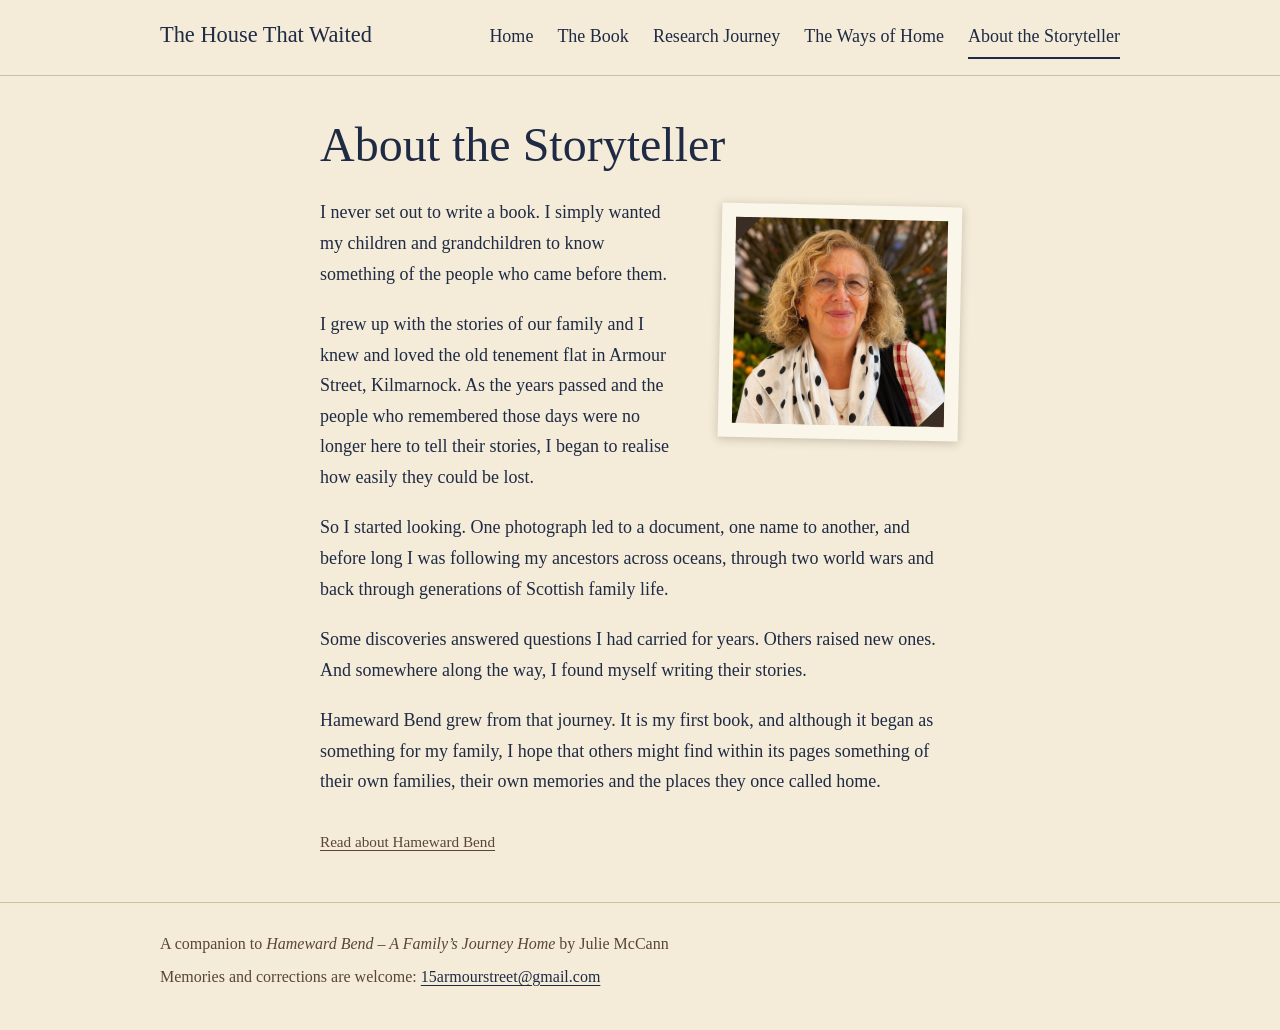
==== about-the-storyteller/index.html @ e01318c3 "Merge From the Scullery and Threads into The Ways of Home One page: Julie's introduction, From the S" ====
<!DOCTYPE html>
<html lang="en-AU">
<head>
  <meta charset="utf-8">
  <meta name="viewport" content="width=device-width, initial-scale=1">
  <meta name="robots" content="noindex, nofollow">
  <!-- EDIT HERE: page title and description (shown in browser tabs and link previews) -->
  <title>About the Storyteller | The House That Waited</title>
  <meta name="description" content="About Julie McCann, author of Hameward Bend – A Family’s Journey Home.">
  <link rel="stylesheet" href="../css/styles.css">
  <script src="../js/main.js" defer></script>
</head>
<body id="top" data-page="about">
  <a class="skip-link" href="#main">Skip to main content</a>

  <!-- Shared header and nav: keep identical on every page. Only list pages that exist. -->
  <header class="site-header">
    <div class="container header-inner">
      <a class="brand" href="../">The House That Waited</a>
      <nav class="site-nav" aria-label="Main">
        <ul class="nav-list">
          <li><a href="../">Home</a></li>
          <li><a href="../the-book/">The Book</a></li>
          <li><a href="../research-journey/">Research Journey</a></li>
          <li><a href="../the-ways-of-home/">The Ways of Home</a></li>
          <li><a href="../about-the-storyteller/" aria-current="page">About the Storyteller</a></li>
        </ul>
      </nav>
    </div>
  </header>

  <main id="main" tabindex="-1">

    <div class="container chapter about">
      <h1 id="about-title">About the Storyteller</h1>

      <!-- EDIT HERE: portrait (677x660). Alt text describes what is visible. -->
      <!-- Julie confirmed Nov 3: the warm portrait is the one she wants. -->
      <figure class="about-photo">
        <div class="photo-frame photo-frame-img">
          <img src="../assets/images/storyteller/julie-portrait.jpg" alt="Julie McCann, smiling, with curly fair hair and glasses, wearing a white scarf with black polka dots." width="1000" height="971">
        </div>
      </figure>

      <!-- EDIT HERE: Julie's own words, first person -->
      <div class="about-text">
        <p>I never set out to write a book. I simply wanted my children and grandchildren to know something of the people who came before them.</p>
        <p>I grew up with the stories of our family and I knew and loved the old tenement flat in Armour Street, Kilmarnock. As the years passed and the people who remembered those days were no longer here to tell their stories, I began to realise how easily they could be lost.</p>
        <p>So I started looking. One photograph led to a document, one name to another, and before long I was following my ancestors across oceans, through two world wars and back through generations of Scottish family life.</p>
        <p>Some discoveries answered questions I had carried for years. Others raised new ones. And somewhere along the way, I found myself writing their stories.</p>
        <p>Hameward Bend grew from that journey. It is my first book, and although it began as something for my family, I hope that others might find within its pages something of their own families, their own memories and the places they once called home.</p>
      </div>

      <!-- EDIT HERE: link back to the book -->
      <p class="about-end"><a href="../the-book/">Read about Hameward Bend</a></p>
    </div>
  </main>

  <!-- Shared footer: keep identical on every page. -->
  <!-- [ footer wording — Julie to confirm ] -->
  <footer class="site-footer">
    <div class="container">
      <p>A companion to <em>Hameward Bend – A Family’s Journey Home</em> by Julie McCann</p>
      <p>Memories and corrections are welcome: <a href="mailto:15armourstreet@gmail.com">15armourstreet@gmail.com</a></p>
    </div>
  </footer>
</body>
</html>
---- css/styles.css ----
/* ==========================================================================
   1. DESIGN TOKENS: every colour and font on the site is set here.
      Change a value below and the whole site follows.
      Direction: "Photograph Album" (warm parchment, sepia, navy lettering).
   ========================================================================== */

:root {
  /* ---- Fonts (system serif stack: no downloads, works offline) ---- */
  --font-display: Georgia, "Times New Roman", serif; /* headings */
  --font-body: Georgia, "Times New Roman", serif;    /* reading text */

  /* ---- Palette ---- */
  --color-bg: #f4ecd8;           /* page background: parchment */
  --color-surface: #fbf6ea;      /* cards, photo mats */
  --color-surface-alt: #ebe1c9;  /* alternate band */
  --color-text: #1f2a44;         /* body text: navy */
  --color-text-muted: #5a4632;   /* secondary text: sepia brown */
  --color-heading: #1f2a44;
  --color-link: #1f2a44;
  --color-line: #cdbf9f;         /* borders and dividers */
  --color-rule: #b9a984;         /* fine rule between major sections: muted sepia */
  --color-photo: #e2d6bd;        /* inside the photo frame */
  --color-corner: #3a2e24;       /* photo corners */
  --color-focus: #8a3b12;        /* keyboard focus ring */

  /* ---- Layout ---- */
  --width-page: 64rem;
  --width-reading: 40rem;
  --gutter: 1.25rem;
}

/* ==========================================================================
   2. BASE
   ========================================================================== */

*, *::before, *::after { box-sizing: border-box; }

html {
  -webkit-text-size-adjust: 100%;
  scroll-padding-top: 1.5rem; /* headings land with space above them after a jump */
}

body {
  margin: 0;
  background: var(--color-bg);
  color: var(--color-text);
  font-family: var(--font-body);
  font-size: 1.125rem;
  line-height: 1.65;
}

h1, h2, h3, h4 {
  text-wrap: balance; /* even line lengths; ignored by older browsers */
  font-family: var(--font-display);
  color: var(--color-heading);
  font-weight: normal;
  line-height: 1.2;
  margin: 0 0 0.6em;
}

h1 { font-size: 2.25rem; }
h2 { font-size: 1.75rem; }
h3 { font-size: 1.3rem; }

p { margin: 0 0 1em; }

a { color: var(--color-link); text-underline-offset: 0.2em; }

:focus-visible {
  outline: 3px solid var(--color-focus);
  outline-offset: 3px;
}

#main:focus { outline: none; }

.container {
  width: 100%;
  max-width: var(--width-page);
  margin: 0 auto;
  padding: 0 var(--gutter);
}

.skip-link {
  position: absolute;
  left: var(--gutter);
  top: -4rem;
  z-index: 10;
  padding: 0.6rem 1rem;
  background: var(--color-text);
  color: var(--color-bg);
}
.skip-link:focus { top: 0.5rem; }

/* ==========================================================================
   3. HEADER AND FOOTER
   ========================================================================== */

.site-header { border-bottom: 1px solid var(--color-line); }

.header-inner {
  display: flex;
  flex-wrap: wrap;
  align-items: baseline;
  justify-content: space-between;
  gap: 0.5rem 1.5rem;
  padding-top: 1rem;
  padding-bottom: 1rem;
}

.brand {
  font-family: var(--font-display);
  font-size: 1.4rem;
  text-decoration: none;
}

.nav-list {
  display: flex;
  flex-wrap: wrap;
  gap: 0.25rem 1.5rem;
  margin: 0;
  padding: 0;
  list-style: none;
}

.nav-list a {
  display: inline-block;
  padding: 0.35rem 0;
  text-decoration: none;
  border-bottom: 2px solid transparent;
}
.nav-list a:hover { border-bottom-color: var(--color-line); }
.nav-list a[aria-current="page"] { border-bottom-color: var(--color-text); }

.site-footer {
  margin-top: 3rem;
  padding: 1.75rem 0 2.5rem;
  border-top: 1px solid var(--color-line);
  color: var(--color-text-muted);
  font-size: 1rem;
}
.site-footer p { margin: 0; }
.site-footer p + p { margin-top: 0.4rem; }
.site-footer a { overflow-wrap: anywhere; }

/* ==========================================================================
   4. HOME
   ========================================================================== */

.hero { padding: 2.5rem 0 3rem; }

.hero-inner { display: grid; gap: 1.75rem; }

.hero-subtitle {
  text-wrap: balance;
  font-size: 1.25rem;
  font-style: italic;
  color: var(--color-text-muted);
}

.epigraph { margin: 1.75rem 0; padding-left: 1.1rem; border-left: 3px solid var(--color-line); }
.epigraph blockquote { margin: 0; }
.epigraph p { margin: 0 0 0.35rem; font-style: italic; font-size: 1.2rem; }
.epigraph figcaption { color: var(--color-text-muted); font-size: 1rem; }

/* Set well apart from the quotation above; no bottom margin so it sits near the divider below */
.welcome { max-width: 32rem; margin: 3rem 0 0; }

/* Photo frame: parchment mat, photo corners */
.hero-photo { margin: 0; }

.photo-frame {
  position: relative;
  display: grid;
  place-items: center;
  aspect-ratio: 4 / 3;
  padding: 1rem;
  text-align: center;
  background: var(--color-photo);
  border: 0.9rem solid var(--color-surface);
  box-shadow: 0 2px 10px rgba(58, 46, 36, 0.25);
  transform: rotate(1.2deg);
}

/* With a real photograph inside: the picture sets the shape, so nothing is cropped */
.photo-frame-img { display: block; aspect-ratio: auto; padding: 0; }
.photo-frame-img img { display: block; width: 100%; height: auto; }

.photo-frame::before,
.photo-frame::after {
  content: "";
  position: absolute;
  width: 1.6rem;
  height: 1.6rem;
  background: var(--color-corner);
}
.photo-frame::before { top: 0; left: 0; clip-path: polygon(0 0, 100% 0, 0 100%); }
.photo-frame::after { bottom: 0; right: 0; clip-path: polygon(100% 0, 100% 100%, 0 100%); }

.house { padding: 0 0 4rem; }
.house-body {
  max-width: var(--width-reading);
  padding-top: 3.5rem;
  border-top: 1px solid var(--color-rule);
}

.doors {
  padding: 2.5rem 0 3rem;
  background: var(--color-surface-alt);
}

.door-grid {
  display: grid;
  gap: 1rem;
  margin: 0;
  padding: 0;
  list-style: none;
}

.door {
  position: relative;
  padding: 1.25rem 1.25rem 1rem;
  background: var(--color-surface);
  border: 1px solid var(--color-line);
}
.door h3 { margin-bottom: 0.3rem; }
.door-status { margin: 0; color: var(--color-text-muted); font-size: 1rem; }
.door-soon h3 { color: var(--color-text-muted); }

/* Whole card is the link target */
.door-live a { text-decoration: none; }
.door-live a::after { content: ""; position: absolute; inset: 0; }
.door-live:hover { border-color: var(--color-text); }
.door-live:focus-within { outline: 3px solid var(--color-focus); outline-offset: 3px; }
.door-live a:focus-visible { outline: none; }

/* ==========================================================================
   5. THE BOOK
   ========================================================================== */

.book-head { padding: 2.5rem 0 1.5rem; }
.book-head-inner { display: grid; gap: 2rem; }

.byline { font-size: 1.2rem; color: var(--color-text-muted); }
.where-to-buy { margin-bottom: 0; color: var(--color-text-muted); }

.book-cover { margin: 0; }
.book-cover img {
  display: block;
  width: 100%;
  max-width: 16rem;
  height: auto;
}

.reading { max-width: calc(var(--width-reading) + 2 * var(--gutter)); }
.reading section { margin-top: 2.5rem; }
.reading section + section {
  padding-top: 2.5rem;
  border-top: 1px solid var(--color-rule);
}

.parts {
  margin: 0;
  padding: 0;
  list-style: none;
}

.part {
  margin-bottom: 1.5rem;
  padding: 0 0 0.5rem 1.1rem;
  border-left: 3px solid var(--color-line);
}
.part h3 { font-size: 1.2rem; }
.part-number { margin-right: 0.15em; color: var(--color-text-muted); }

/* Jump links ("On this page"): a small heading and one quiet, wrapping row of links (no box) */
.jump { padding: 0 0 0.5rem; }
.jump .container {
  max-width: calc(var(--width-reading) + 2 * var(--gutter));
}
.jump-title {
  margin: 0 0 0.2rem;
  color: var(--color-text-muted);
  font-size: 0.8rem;
  letter-spacing: 0.12em;
  text-transform: uppercase;
}
.jump ul {
  display: flex;
  flex-wrap: wrap;
  margin: 0;
  padding: 0;
  list-style: none;
}
.jump li { margin: 0; font-size: 0.95rem; }
.jump a { display: inline-block; padding: 0.25rem 0; }
/* Separator is generated, with empty alt text so screen readers skip it */
.jump li:not(:last-child)::after {
  content: "·";
  content: "·" / "";
  margin: 0 0.6em;
  color: var(--color-text-muted);
}

/* ==========================================================================
   5b. FROM THE SCULLERY: a quiet, typeset chapter (whitespace, no rules or cards)
   ========================================================================== */

.chapter-head { padding: 2.5rem 0 1rem; }
.chapter { max-width: calc(var(--width-reading) + 2 * var(--gutter)); }
.chapter-head h1 { margin-bottom: 0; }

.scullery-text { padding-top: 1.5rem; }
.scullery-text p { margin-bottom: 1.1em; line-height: 1.7; }
.scullery-text .intro { margin-bottom: 1rem; }

.dish { margin-top: 4rem; }
.dish h3 { margin-bottom: 0.8rem; font-size: 1.5rem; }

/* "Ingredients and method" / "Method": a small label, not a heading */
.scullery-text .recipe-label {
  margin: 1.6rem 0 0.4rem;
  color: var(--color-text-muted);
  font-size: 0.95rem;
  font-variant: small-caps;
  letter-spacing: 0.08em;
}

.scullery-text .closing {
  margin-top: 4.5rem;
  margin-bottom: 0;
  font-style: italic;
  font-size: 1.2rem;
}

.chapter-end {
  display: flex;
  flex-wrap: wrap;
  justify-content: space-between;
  gap: 0.5rem 1.5rem;
  margin-top: 2.5rem;
}
.chapter-end p { margin: 0; font-size: 0.95rem; }
.chapter-end a { color: var(--color-text-muted); }

/* "Related:" line: one quiet line before the Back links */
.related {
  margin: 3rem 0 0;
  color: var(--color-text-muted);
  font-size: 0.95rem;
}
.related a { color: var(--color-text-muted); }
.chapter-wide .related { max-width: var(--width-reading); }
@media (min-width: 48rem) {
  .chapter-wide .related { margin-left: auto; margin-right: auto; }
}

/* "Back to top" links at the end of each section */
.back-to-top { margin: 1.25rem 0 0; font-size: 0.95rem; text-align: right; }
.back-to-top a { color: var(--color-text-muted); }

/* Floating "Back to top" button (added by main.js). Wide screens only: on a
   narrow screen it would cover the text, so the section links do the job. */
.to-top-float {
  display: none;
  position: fixed;
  right: 1rem;
  bottom: 1.25rem;
  z-index: 5;
  padding: 0.5rem 0.8rem;
  background: var(--color-surface);
  color: var(--color-text);
  border: 1px solid var(--color-text-muted);
  font-size: 0.95rem;
  text-decoration: none;
}
.to-top-float:hover { background: var(--color-surface-alt); }

/* ==========================================================================
   5c. FROM THE SCULLERY: the photo pile (loose photographs, each on a cream
       mat with a small tilt; overlap only ever crops edges and corners).
       Plain HTML and CSS: no JavaScript involved.
   ========================================================================== */

/* A pile is a one-cell grid: every photo sits in the same cell and is nudged
   by its own offset, so the pile is always as tall as its lowest photo. */
.pile {
  display: grid;
  grid-template-columns: minmax(0, 1fr);
  width: 100%;
  max-width: 16rem;
  margin: 1.25rem auto 1.75rem;
}

.pile img {
  grid-area: 1 / 1;
  align-self: start;
  display: block;
  width: calc(var(--w, 100%) - 1.2rem);
  height: auto;
  margin: calc(0.6rem + var(--dy, 0rem)) 0.6rem 0.6rem;
  transform: translateX(var(--dx, 0)) rotate(var(--tilt, 0deg));
  /* the mat and its edge are shadows, so the photo itself is never stretched */
  box-shadow:
    0 0 0 0.5rem var(--color-surface),
    0 0 0 calc(0.5rem + 1px) var(--color-line),
    0 3px 10px 0.5rem rgba(58, 46, 36, 0.22);
}

.pile img:nth-child(even) { justify-self: end; }

/* Opening pile: two photographs, side by side, the second a little lower */
.pile-open { max-width: 22rem; }
.pile-open img { --w: 58%; }
.pile-open img:nth-child(2) { --dy: 14%; }

/* Two photographs, the second lower and to the right */
.pile-pair img { --w: 62%; }
.pile-pair img:nth-child(2) { --dy: 46%; }

/* Five biscuit strips fanned like a hand of cards (stage 1 at the back, stage 5
   on top, each about 2.5rem lower), then the baking photograph just overlapping
   the stack's bottom corner */
.pile-stack img:nth-child(n) { justify-self: center; }
.pile-stack img:nth-child(1) { --dy: 0rem; --dx: -0.4rem; }
.pile-stack img:nth-child(2) { --dy: 2.5rem; --dx: 0.4rem; }
.pile-stack img:nth-child(3) { --dy: 5rem; --dx: -0.3rem; }
.pile-stack img:nth-child(4) { --dy: 7.5rem; --dx: 0.4rem; }
.pile-stack img:nth-child(5) { --dy: 10rem; --dx: -0.2rem; }
.pile-stack img:nth-child(6) {
  --w: 72%;
  grid-area: 2 / 1;
  justify-self: end;
  margin-top: -1.1rem;
}

/* Small label under a pile (the same quiet style as the photo credit lines) */
.pile .photo-credit { grid-column: 1; margin: 0.9rem 0.25rem 0; text-align: center; }

/* Developer QA tool (?debug=alt) adds a line after each image; keep it tidy */
.pile .debug-alt { grid-column: 1; position: relative; z-index: 3; }

@media print {
  .pile { break-inside: avoid; }
}

/* 48rem and up: dishes with photos get a side column. The pile floats into
   padding on its own side, so the text stays one column and never wraps under
   it. This page's container is widened to make room (narrow screens: no change). */
@media (min-width: 48rem) {
  .chapter-wide { max-width: calc(var(--width-reading) + 22.5rem + 2 * var(--gutter)); }
  .scullery-text {
    --pile-w: clamp(14rem, 25vw, 20rem);
    --pile-gap: 2.5rem;
  }

  /* Everything without a pile keeps the live reading width and position */
  .scullery-text .intro,
  .scullery-text .pile-open,
  .scullery-text .dish:not(.has-pile),
  .scullery-text .closing,
  .chapter-wide .chapter-end {
    max-width: var(--width-reading);
    margin-left: auto;
    margin-right: auto;
  }
  .scullery-text .pile-open { max-width: 26rem; }

  .has-pile { display: flow-root; }
  .has-pile-right { padding-right: calc(var(--pile-w) + var(--pile-gap)); }
  .has-pile-left { padding-left: calc(var(--pile-w) + var(--pile-gap)); }

  .has-pile .pile {
    width: var(--pile-w);
    max-width: none;
    margin-top: 0.75rem;
    margin-bottom: 1rem;
  }
  .has-pile-right .pile {
    float: right;
    margin-left: 0;
    margin-right: calc(-1 * (var(--pile-w) + var(--pile-gap)));
  }
  .has-pile-left .pile {
    float: left;
    margin-right: 0;
    margin-left: calc(-1 * (var(--pile-w) + var(--pile-gap)));
  }
}

/* ==========================================================================
   5b-2. THE WAYS OF HOME: one page holding From the Scullery, then A Thread
         Through the Generations. Section headings (h2) sit above the dishes
         and the knitting sections (h3).
   ========================================================================== */

.ways-intro { margin: 1.25rem 0 0; font-size: 1.25rem; font-style: italic; line-height: 1.6; }
.ways-heading { margin: 0 0 0.5rem; font-size: 1.9rem; }
.thread-text { margin-top: 6rem; }
.jump ul + ul { margin-top: 0.4rem; }
@media (min-width: 48rem) {
  .ways-heading {
    max-width: var(--width-reading);
    margin-left: auto;
    margin-right: auto;
  }
}

/* ==========================================================================
   5d. A THREAD THROUGH THE GENERATIONS: one column of reading text, with
       photographs on alternating sides. Every photograph sits in the same
       parchment frame as the Home photo and is never cropped: the picture
       sets the frame's shape, portrait or landscape.
   ========================================================================== */

.thread-text { padding-top: 1.5rem; }
.thread-text .lead { margin-bottom: 0; font-size: 1.25rem; font-style: italic; }
.thread-text p { line-height: 1.7; }

.thread-section { margin-top: 4rem; }
.thread-section h3 { margin-bottom: 0.8rem; font-size: 1.5rem; }
.thread-sub { margin-top: 3rem; }
.thread-sub h4 { margin-bottom: 0.5rem; font-size: 1.3rem; }

/* A photograph: centred on narrow screens, modest in size */
.thread-photos { margin: 1.25rem 0 1.5rem; }
.thread-photo { max-width: 16rem; margin: 0 auto; }
.thread-photo + .thread-photo { margin-top: 2.25rem; }
.thread-photo .photo-frame { transform: rotate(1.2deg); }
.thread-photo + .thread-photo .photo-frame,
.thread-pair .thread-photo:nth-child(even) .photo-frame { transform: rotate(-1deg); }
a.photo-frame { color: inherit; }
a.photo-frame:hover { box-shadow: 0 3px 14px rgba(58, 46, 36, 0.4); }

/* Licence credit under the Singer photograph: small, quiet, the one visible line under any photo */
.photo-credit {
  margin: 1.1rem 0.25rem 0;
  color: var(--color-text-muted);
  font-size: 0.85rem;
  line-height: 1.45;
}
.photo-credit a { color: var(--color-text-muted); }

/* Two photographs side by side (they wrap to one under the other on a phone) */
.thread-pair {
  display: flex;
  flex-wrap: wrap;
  align-items: center;
  justify-content: center;
  gap: 2.25rem 2rem;
  margin: 2rem 0 0.5rem;
}
.thread-pair .thread-photo { flex: 1 1 12rem; max-width: 14rem; margin: 0; }
.thread-pair .thread-photo + .thread-photo { margin-top: 0; }

/* The knitting Nancy pair is the heart of the page: the largest photographs */
.thread-pair-large { margin-top: 2.5rem; margin-bottom: 1rem; }
.thread-pair-large .thread-photo { flex-basis: 15rem; max-width: 19rem; }

.chapter-end .back-to-top { margin-left: auto; }

@media (min-width: 48rem) {
  .thread-text {
    --side-w: clamp(13rem, 22vw, 17rem);
    --side-gap: 2.5rem;
  }

  /* Text-only blocks keep the reading width and sit centred, as on From the Scullery */
  .thread-text .lead,
  .thread-plain {
    max-width: var(--width-reading);
    margin-left: auto;
    margin-right: auto;
  }
  .thread-text .lead { margin-bottom: 0; }

  /* A block with a photo on one side: the text stays one column; the photo
     floats into the padding on its own side so text never wraps under it */
  .thread-side { display: flow-root; }
  .thread-side-right { padding-right: calc(var(--side-w) + var(--side-gap)); }
  .thread-side-left { padding-left: calc(var(--side-w) + var(--side-gap)); }

  .thread-side .thread-photos { width: var(--side-w); margin-top: 0.5rem; margin-bottom: 1rem; }
  .thread-side .thread-photo { max-width: none; }
  .thread-side-right .thread-photos {
    float: right;
    margin-left: 0;
    margin-right: calc(-1 * (var(--side-w) + var(--side-gap)));
  }
  .thread-side-left .thread-photos {
    float: left;
    margin-right: 0;
    margin-left: calc(-1 * (var(--side-w) + var(--side-gap)));
  }

  .thread-pair .thread-photo { flex-basis: 13rem; max-width: 15rem; }
  .thread-pair-large .thread-photo { flex-basis: 17rem; max-width: 19rem; }
}

/* Sewing basket under the Singer note: one small photograph, left in the text column (not floated) */
.thread-photos-inline { max-width: 11rem; margin-left: auto; margin-right: auto; }
@media (min-width: 48rem) {
  .thread-side .thread-photos.thread-photos-inline {
    float: none;
    width: 11rem;
    margin: 1.5rem 0 0.5rem;
  }
}

/* ==========================================================================
   5d-2. THE RESEARCH JOURNEY: one reading column. Record images (archive
        scans) are never cropped, rotated or covered: the NRS header is part
        of the image. Credit lines sit directly beneath each one.
   ========================================================================== */

.research-text { padding-top: 1.5rem; }
.research-text p { line-height: 1.7; }
.research-section { margin-top: 4rem; }
.research-section:first-child { margin-top: 0; }
.research-section h2 { margin-bottom: 0.8rem; font-size: 1.5rem; }
.research-section h3 { margin: 2.25rem 0 0.6rem; font-size: 1.2rem; }
.research-section .related { margin: 1.25rem 0 0; }
.research-section h3 + .related { margin: 0 0 0.75rem; }

/* Passages quoted from the book */
.source-quote {
  margin: 0 0 1.25rem;
  padding-left: 1.1rem;
  border-left: 3px solid var(--color-line);
}
.source-quote p { margin-bottom: 0.9em; }
.source-quote p:last-child { margin-bottom: 0; }

/* Text that stands in for a record image not yet available */
.record-note {
  margin: 0 0 1.25rem;
  padding-left: 1.1rem;
  border-left: 3px solid var(--color-line);
  color: var(--color-text-muted);
}
.record-note p { margin-bottom: 0.4em; }
p.record-note { margin-bottom: 1.25rem; }

/* A record image: plain mat, straight, with its corners left uncovered */
.record-figure { margin: 1.75rem 0 2.25rem; }
.record-figure-tall { max-width: 26rem; }
.record-figure-small { max-width: 38rem; }
.photo-frame-record { transform: none; border-width: 0.5rem; }
.photo-frame-record::before,
.photo-frame-record::after { display: none; }
.record-figure .photo-credit { margin-left: 0; margin-right: 0; }

/* Small archive photograph, shown at its natural size (never stretched) */
.source-photo { margin: 1.5rem 0 2rem; }
.source-photo img {
  display: block;
  width: auto;
  max-width: 100%;
  height: auto;
  border: 0.5rem solid var(--color-surface);
  box-shadow: 0 2px 10px rgba(58, 46, 36, 0.25);
}
.source-photo .photo-credit { margin-left: 0; margin-right: 0; }

.research-text .closing-link { margin-top: 2rem; font-style: italic; font-size: 1.1rem; }

/* ==========================================================================
   5e. ABOUT THE STORYTELLER: quiet and personal, one column, one portrait
   ========================================================================== */

.about { padding-top: 2.5rem; }
.about h1 { margin-bottom: 1.5rem; }
.about-photo { max-width: 16rem; margin: 0 auto 2rem; }
.about-text p { line-height: 1.7; margin-bottom: 1.1em; }
.about-end { margin: 2rem 0 0; font-size: 0.95rem; }
.about-end a { color: var(--color-text-muted); }

@media (min-width: 48rem) {
  /* the portrait sits to the right of the text, which wraps beside it */
  .about-photo { float: right; width: 15rem; max-width: none; margin: 0.5rem 0 1.25rem 2.5rem; }
  .about-end { clear: both; }
}

/* ==========================================================================
   6. WIDER SCREENS
   ========================================================================== */

/* Phones: six nav items wrap onto three tidy rows (no menu needed; checked at 360px and 390px) */
@media (max-width: 30rem) {
  .nav-list { gap: 0 1rem; }
  .nav-list a { font-size: 0.95rem; }
}

/* Very narrow phones: keep the long book title to three tidy lines */
@media (max-width: 24rem) {
  h1 { font-size: 2rem; }
}

@media (min-width: 48rem) {
  :root { --gutter: 2rem; }
  h1 { font-size: 3rem; }

  .hero-inner { grid-template-columns: 1.1fr 1fr; align-items: center; gap: 3.5rem; }
  .hero { padding-bottom: 1.25rem; } /* keeps "Welcome hame" close to the divider below it */
  .door-grid { grid-template-columns: repeat(2, 1fr); }
  .book-head-inner { grid-template-columns: 1fr 14rem; align-items: start; gap: 3rem; }
}

/* Wide enough that the reading column leaves clear margins either side */
@media (min-width: 52rem) {
  .to-top-float:not([hidden]) { display: block; }
}

@media (min-width: 64rem) {
  .door-grid { grid-template-columns: repeat(4, 1fr); }
}

/* ==========================================================================
   7. MOTION: only when the visitor hasn't asked for less
   ========================================================================== */

@media (prefers-reduced-motion: no-preference) {
  html { scroll-behavior: smooth; }
  .door { transition: border-color 0.2s ease; }
  .nav-list a { transition: border-color 0.2s ease; }
}

/* ==========================================================================
   8. DEVELOPER QA TOOLS (?debug=alt, ?debug=headings): hidden otherwise
   ========================================================================== */

.debug-alt {
  display: block;
  margin-top: 0.4rem;
  padding: 0.25rem 0.5rem;
  background: #000;
  color: #fff;
  font: 12px/1.4 ui-monospace, Consolas, monospace;
}

.debug-headings {
  padding: 0.75rem 1rem;
  background: #000;
  color: #fff;
  font: 13px/1.5 ui-monospace, Consolas, monospace;
}
.debug-title { margin: 0 0 0.5rem; font-weight: bold; }
.debug-row { white-space: pre-wrap; }
.debug-bad { color: #ff8080; }
.debug-alt.debug-bad { background: #7a0000; color: #fff; }
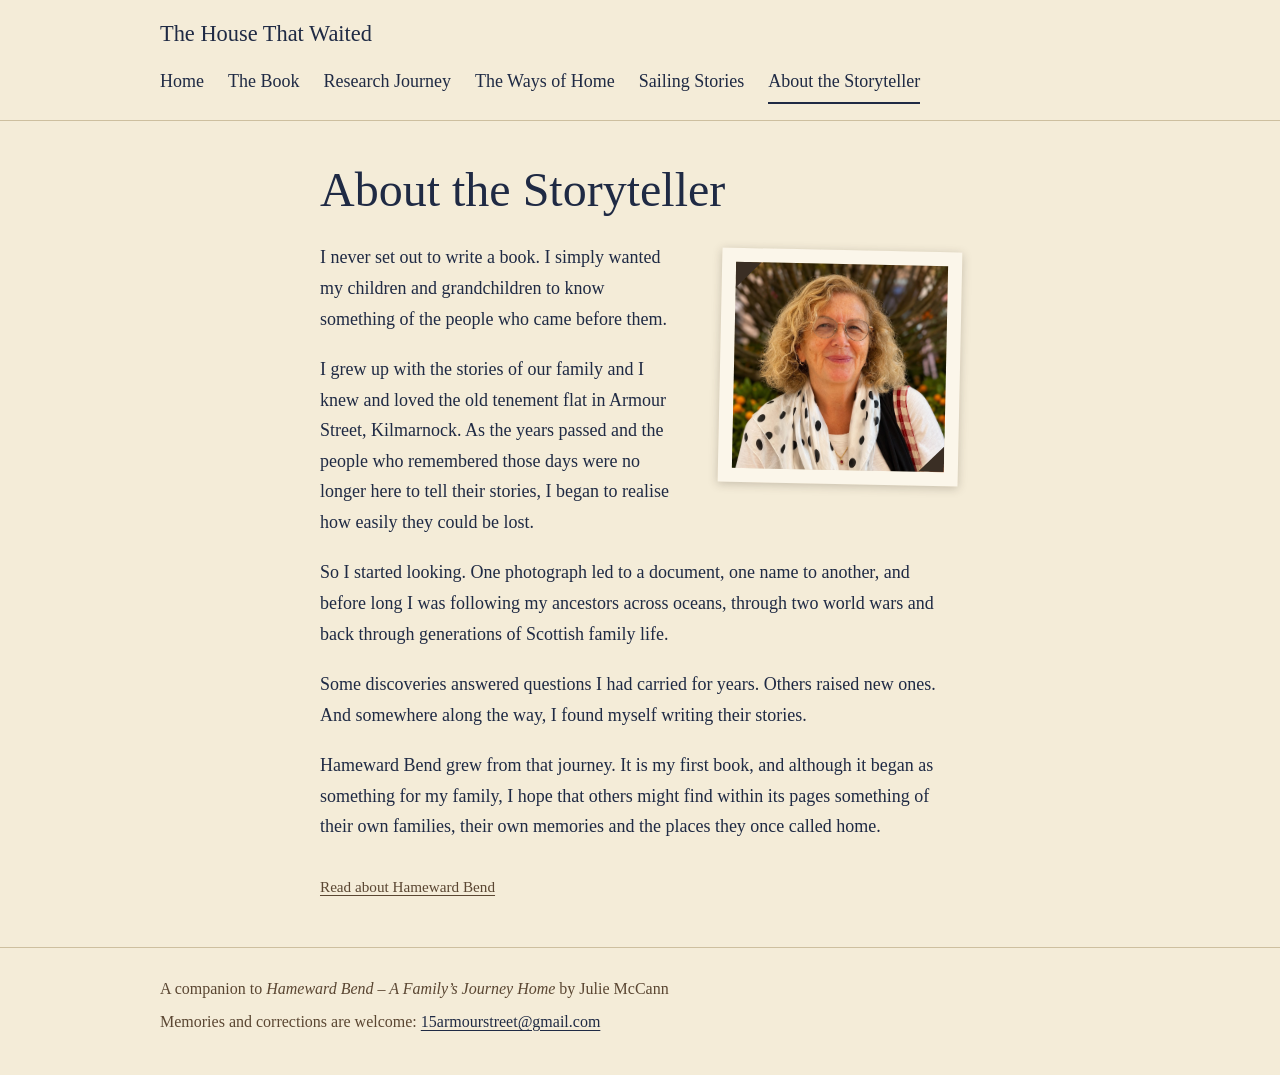
==== commit 071a3eb2: "Add Sailing Stories page with The Sailor and the Artist Julie's text and two images (colourised Carr" ====
--- a/about-the-storyteller/index.html
+++ b/about-the-storyteller/index.html
@@ -23,6 +23,7 @@
           <li><a href="../the-book/">The Book</a></li>
           <li><a href="../research-journey/">Research Journey</a></li>
           <li><a href="../the-ways-of-home/">The Ways of Home</a></li>
+          <li><a href="../sailing-stories/">Sailing Stories</a></li>
           <li><a href="../about-the-storyteller/" aria-current="page">About the Storyteller</a></li>
         </ul>
       </nav>
--- a/css/styles.css
+++ b/css/styles.css
@@ -661,6 +661,7 @@
 }
 .source-photo .photo-credit { margin-left: 0; margin-right: 0; }
 
+.research-text .story-subtitle { margin: -0.25rem 0 1.5rem; font-size: 1.15rem; }
 .research-text .closing-link { margin-top: 2rem; font-style: italic; font-size: 1.1rem; }
 
 /* ==========================================================================
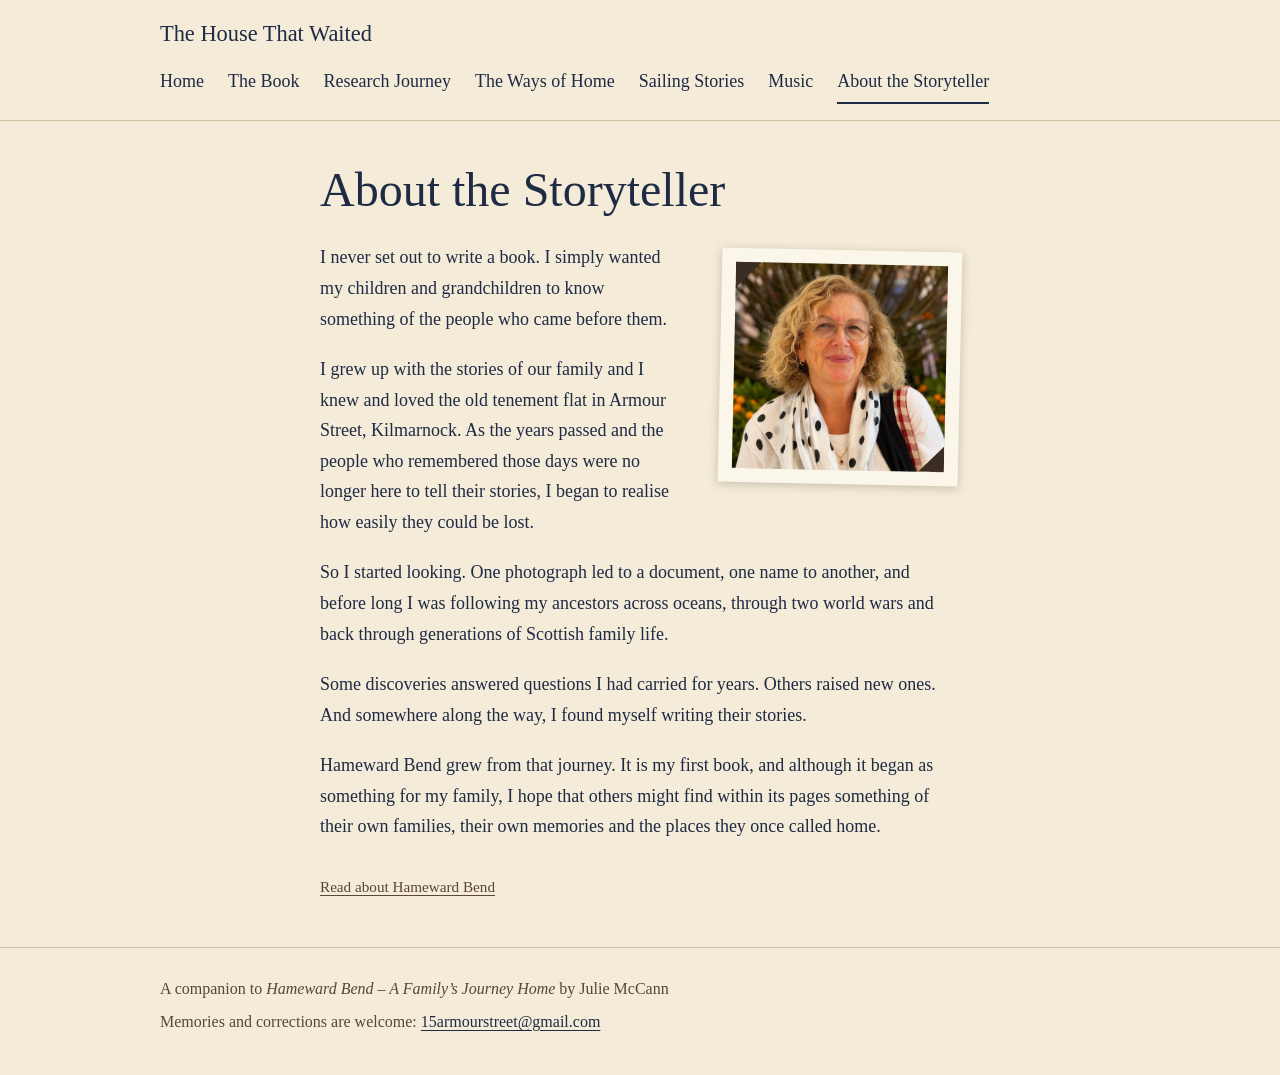
==== commit 35179a89: "Task 7: add Music page with YouTube playlist embed; 7-item nav on every page; Home door live Co-Auth" ====
--- a/about-the-storyteller/index.html
+++ b/about-the-storyteller/index.html
@@ -24,6 +24,7 @@
           <li><a href="../research-journey/">Research Journey</a></li>
           <li><a href="../the-ways-of-home/">The Ways of Home</a></li>
           <li><a href="../sailing-stories/">Sailing Stories</a></li>
+          <li><a href="../music/">Music</a></li>
           <li><a href="../about-the-storyteller/" aria-current="page">About the Storyteller</a></li>
         </ul>
       </nav>
--- a/css/styles.css
+++ b/css/styles.css
@@ -357,6 +357,10 @@
 /* "Back to top" links at the end of each section */
 .back-to-top { margin: 1.25rem 0 0; font-size: 0.95rem; text-align: right; }
 .back-to-top a { color: var(--color-text-muted); }
+
+/* Per-section "Back to top" link (not .back-to-top: main.js reads that class for the floating button's label) */
+.section-top { margin: 1.25rem 0 0; font-size: 0.95rem; text-align: right; }
+.section-top a { color: var(--color-text-muted); }
 
 /* Floating "Back to top" button (added by main.js). Wide screens only: on a
    narrow screen it would cover the text, so the section links do the job. */
@@ -649,6 +653,24 @@
 .photo-frame-record::after { display: none; }
 .record-figure .photo-credit { margin-left: 0; margin-right: 0; }
 
+/* "Read this as a list": the text version of the family tree (native details/summary, no script) */
+.tree-list { margin-top: 1rem; }
+.tree-list summary {
+  cursor: pointer;
+  font-size: 1rem;
+  color: var(--color-link);
+  text-decoration: underline;
+  text-underline-offset: 0.2em;
+}
+.tree-list summary:focus-visible {
+  outline: 3px solid var(--color-focus);
+  outline-offset: 3px;
+}
+.tree-list[open] summary { margin-bottom: 0.75rem; }
+.tree-list p { margin-bottom: 0.4em; }
+.tree-list ul { margin: 0 0 1.25rem; padding-left: 1.4rem; }
+.tree-list li { margin-bottom: 0.4em; font-size: 1rem; line-height: 1.5; }
+
 /* Small archive photograph, shown at its natural size (never stretched) */
 .source-photo { margin: 1.5rem 0 2rem; }
 .source-photo img {
@@ -748,3 +770,8 @@
 .debug-row { white-space: pre-wrap; }
 .debug-bad { color: #ff8080; }
 .debug-alt.debug-bad { background: #7a0000; color: #fff; }
+
+/* Music page: responsive 16:9 wrapper for the YouTube playlist embed */
+.video-wrap { position: relative; aspect-ratio: 16 / 9; margin: 1.75rem 0 1rem; background: var(--color-surface-alt); border: 1px solid var(--color-line); }
+.video-wrap iframe { position: absolute; inset: 0; width: 100%; height: 100%; border: 0; }
+.research-text .music-note { font-size: 1rem; color: var(--color-text-muted); }
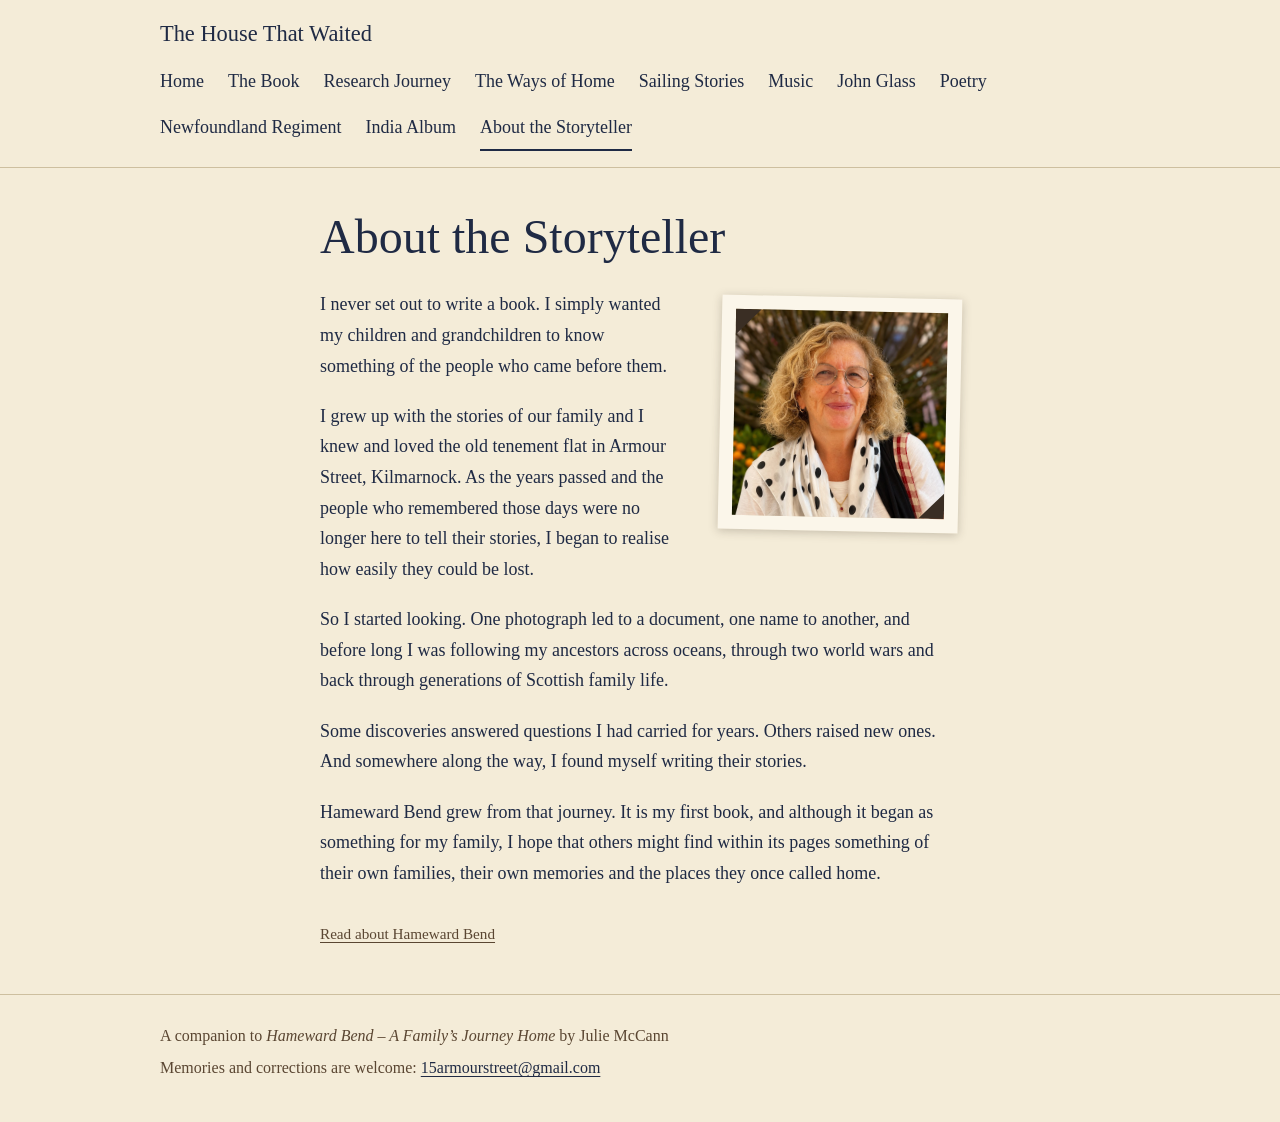
==== commit 4e8ebe1d: "Task 5: Home doors and eleven-item nav for the four new pages (Pass 22) Co-Authored-By: Claude Sonne" ====
--- a/about-the-storyteller/index.html
+++ b/about-the-storyteller/index.html
@@ -8,6 +8,9 @@
   <title>About the Storyteller | The House That Waited</title>
   <meta name="description" content="About Julie McCann, author of Hameward Bend – A Family’s Journey Home.">
   <link rel="stylesheet" href="../css/styles.css">
+  <link rel="icon" href="../favicon.ico" sizes="any">
+  <link rel="icon" type="image/png" sizes="32x32" href="../favicon-32x32.png">
+  <link rel="apple-touch-icon" href="../apple-touch-icon.png">
   <script src="../js/main.js" defer></script>
 </head>
 <body id="top" data-page="about">
@@ -25,6 +28,10 @@
           <li><a href="../the-ways-of-home/">The Ways of Home</a></li>
           <li><a href="../sailing-stories/">Sailing Stories</a></li>
           <li><a href="../music/">Music</a></li>
+          <li><a href="../john-glass/">John Glass</a></li>
+          <li><a href="../poetry/">Poetry</a></li>
+          <li><a href="../newfoundland-regiment/">Newfoundland Regiment</a></li>
+          <li><a href="../india-album/">India Album</a></li>
           <li><a href="../about-the-storyteller/" aria-current="page">About the Storyteller</a></li>
         </ul>
       </nav>
--- a/css/styles.css
+++ b/css/styles.css
@@ -775,3 +775,15 @@
 .video-wrap { position: relative; aspect-ratio: 16 / 9; margin: 1.75rem 0 1rem; background: var(--color-surface-alt); border: 1px solid var(--color-line); }
 .video-wrap iframe { position: absolute; inset: 0; width: 100%; height: 100%; border: 0; }
 .research-text .music-note { font-size: 1rem; color: var(--color-text-muted); }
+
+/* Music page: song lists (no bullets; bold title, one-line description, muted chapter note) */
+.research-text .song-list { margin: 1rem 0 0; padding: 0; list-style: none; }
+.research-text .song-list li { margin: 0 0 1.1rem; }
+.research-text .song-chapter { font-size: 0.9rem; color: var(--color-text-muted); }
+
+/* Visually hidden text: available to screen readers and in the page source, not shown on screen */
+.visually-hidden { position: absolute; width: 1px; height: 1px; margin: -1px; padding: 0; overflow: hidden; clip: rect(0, 0, 0, 0); white-space: nowrap; border: 0; }
+
+/* A row of small photographs that sit side by side and wrap on narrow screens (Newfoundland Regiment, the three medal photographs) */
+.photo-row { display: flex; flex-wrap: wrap; gap: 1rem; align-items: flex-start; margin: 1.5rem 0 0; }
+.photo-row .source-photo { margin: 0; }
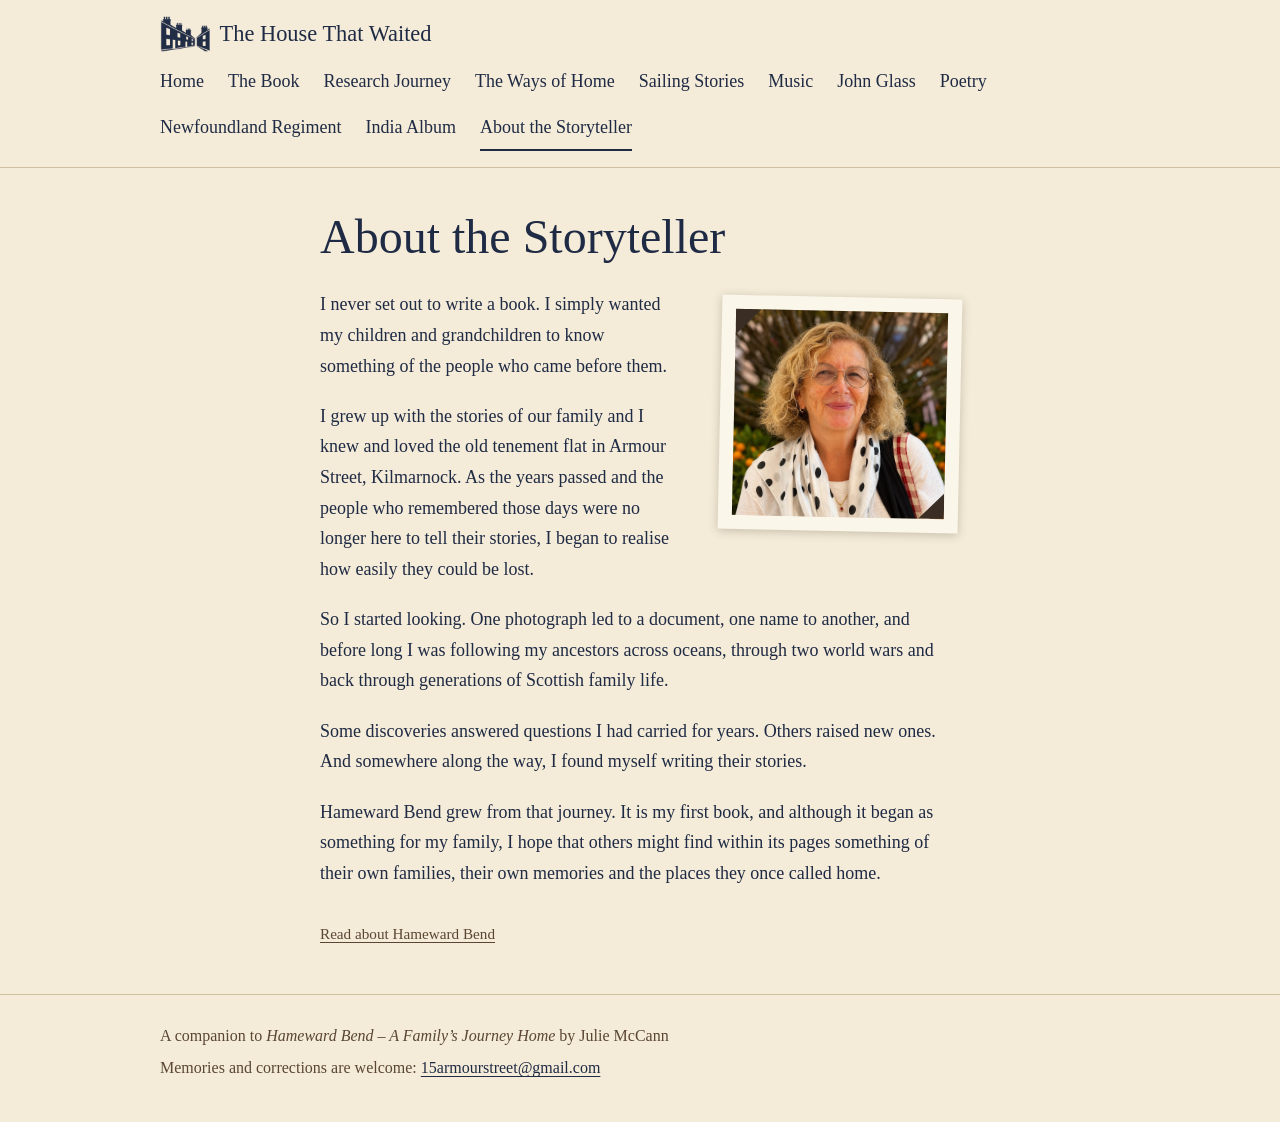
==== commit 62e1e28d: "Pass 23: add Julie's Armour Street logo (navy, metadata-stripped) to the header of every page; READM" ====
--- a/about-the-storyteller/index.html
+++ b/about-the-storyteller/index.html
@@ -19,7 +19,7 @@
   <!-- Shared header and nav: keep identical on every page. Only list pages that exist. -->
   <header class="site-header">
     <div class="container header-inner">
-      <a class="brand" href="../">The House That Waited</a>
+      <a class="brand" href="../"><img class="brand-mark" src="../assets/images/logo/armour-street-mark.png" alt="" width="150" height="108"> The House That Waited</a>
       <nav class="site-nav" aria-label="Main">
         <ul class="nav-list">
           <li><a href="../">Home</a></li>
--- a/css/styles.css
+++ b/css/styles.css
@@ -787,3 +787,8 @@
 /* A row of small photographs that sit side by side and wrap on narrow screens (Newfoundland Regiment, the three medal photographs) */
 .photo-row { display: flex; flex-wrap: wrap; gap: 1rem; align-items: flex-start; margin: 1.5rem 0 0; }
 .photo-row .source-photo { margin: 0; }
+
+/* Header logo: Julie's Armour Street mark beside the site name. Inline flex row, centred; the brand text size and font are unchanged. */
+.header-inner { align-items: center; }
+.brand { display: inline-flex; align-items: center; gap: 0.6rem; }
+.brand-mark { height: 2.25rem; width: auto; flex-shrink: 0; }
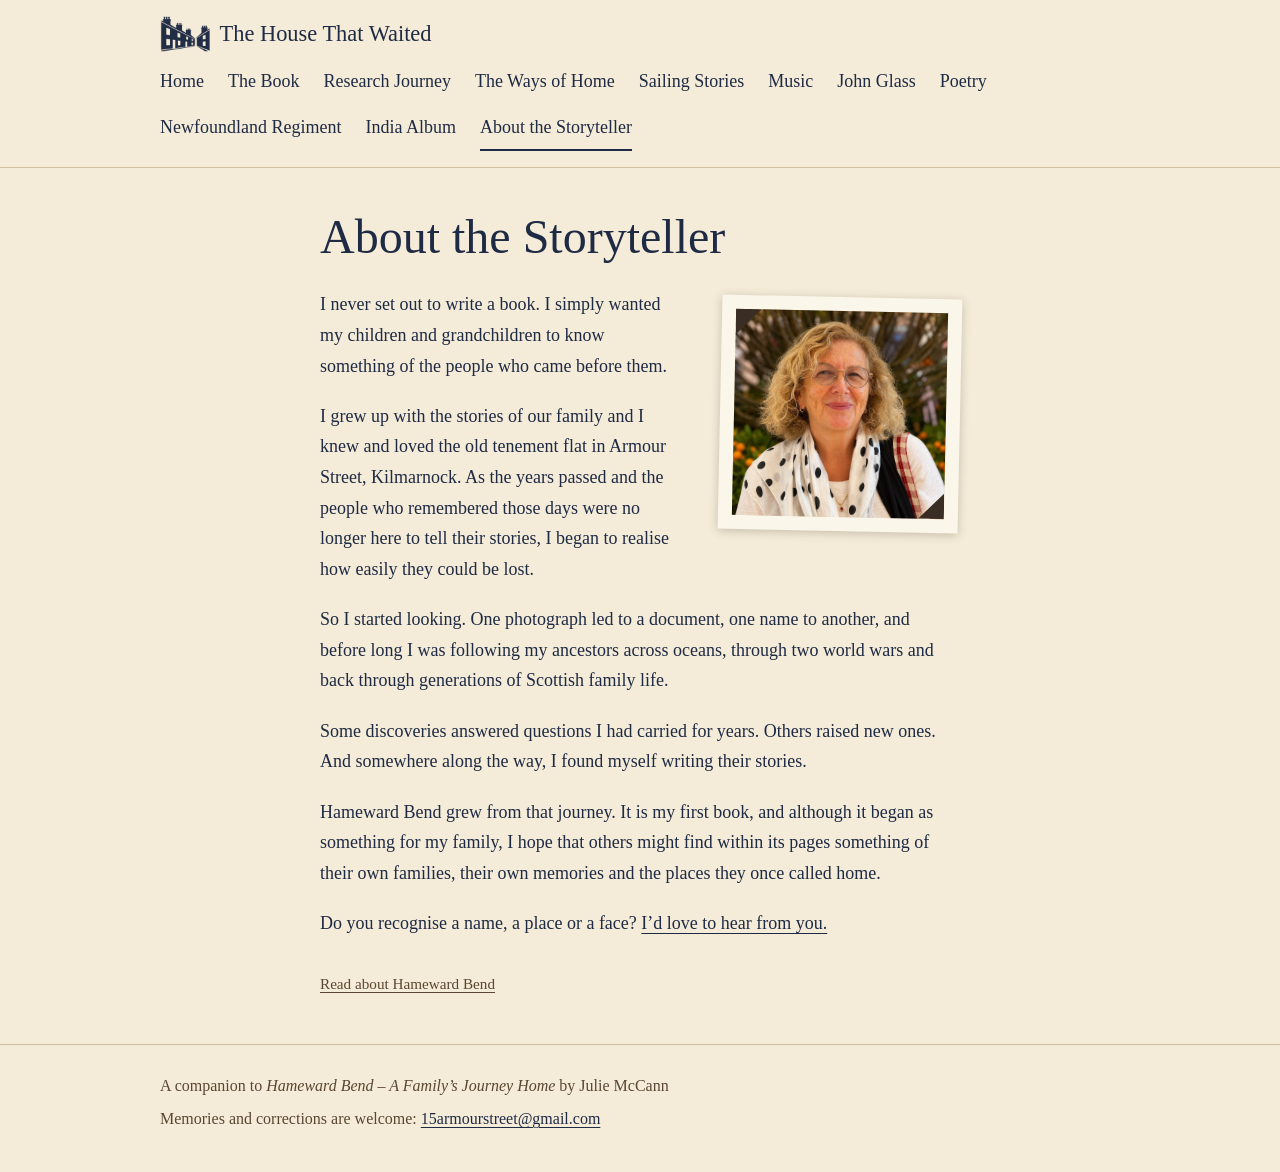
==== commit 5228a0ea: "Pass 25, Tasks 1, 2, 5: Poetry page Lundie/1876 corrections; Home door descriptions; Storyteller clo" ====
--- a/about-the-storyteller/index.html
+++ b/about-the-storyteller/index.html
@@ -58,6 +58,7 @@
         <p>So I started looking. One photograph led to a document, one name to another, and before long I was following my ancestors across oceans, through two world wars and back through generations of Scottish family life.</p>
         <p>Some discoveries answered questions I had carried for years. Others raised new ones. And somewhere along the way, I found myself writing their stories.</p>
         <p>Hameward Bend grew from that journey. It is my first book, and although it began as something for my family, I hope that others might find within its pages something of their own families, their own memories and the places they once called home.</p>
+        <p>Do you recognise a name, a place or a face? <a href="mailto:15armourstreet@gmail.com">I’d love to hear from you.</a></p>
       </div>
 
       <!-- EDIT HERE: link back to the book -->
